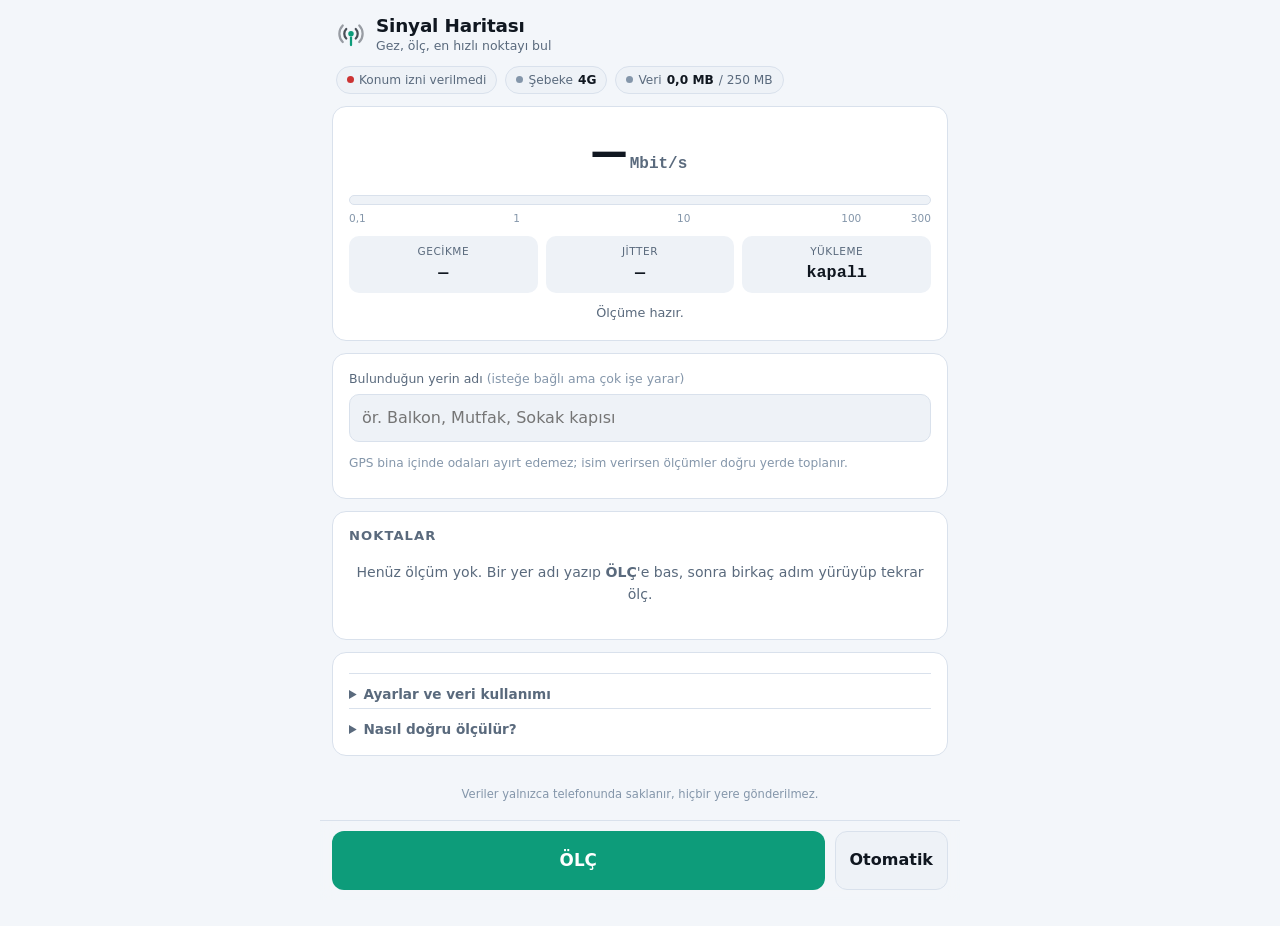
==== sinyal-haritasi/index.html @ 87d651ce "Sinyal Haritası: hücresel hız ölçüm ve en iyi nokta bulma uygulaması Telefonu gezdirerek en hızlı hü" ====
<!DOCTYPE html>
<html lang="tr">
<head>
<meta charset="utf-8">
<meta name="viewport" content="width=device-width, initial-scale=1, viewport-fit=cover">
<meta name="color-scheme" content="dark light">
<meta name="theme-color" content="#0b0f14">
<meta name="description" content="Telefonu gezdirerek en iyi hücresel internet hızına sahip noktayı bulmanı sağlayan basit ölçüm uygulaması.">
<meta name="apple-mobile-web-app-capable" content="yes">
<meta name="apple-mobile-web-app-status-bar-style" content="black-translucent">
<link rel="manifest" href="manifest.webmanifest">
<link rel="icon" href="icon.svg" type="image/svg+xml">
<title>Sinyal Haritası — En iyi hız noktasını bul</title>
<style>
/* ---------------------------------------------------------------- tokens */
:root{
  --bg:#0b0f14; --surface:#131a23; --surface-2:#1b2531; --border:#26313f;
  --text:#e8eef6; --muted:#93a2b5; --faint:#5f7188;
  --accent:#2dd4a7; --accent-ink:#04201a;
  --warn:#f6c453; --danger:#ff6b6b; --info:#5eb0ff;
  --r:14px; --pad:16px;
  --safe-b:env(safe-area-inset-bottom,0px);
}
@media (prefers-color-scheme: light){
  :root{
    --bg:#f3f6fa; --surface:#ffffff; --surface-2:#eef2f7; --border:#d9e1ec;
    --text:#101720; --muted:#5a6a7d; --faint:#8496aa;
    --accent:#0d9c7a; --accent-ink:#ffffff;
    --warn:#a5730a; --danger:#c33; --info:#1668c7;
  }
}
*{box-sizing:border-box}
html,body{margin:0;padding:0}
body{
  background:var(--bg); color:var(--text);
  font:16px/1.5 system-ui,-apple-system,"Segoe UI",Roboto,sans-serif;
  -webkit-text-size-adjust:100%;
  padding:0 12px calc(104px + var(--safe-b));
  max-width:640px; margin:0 auto;
  overscroll-behavior-y:contain;
}
h1,h2{margin:0;line-height:1.25}
h1{font-size:1.15rem;letter-spacing:-.01em}
h2{font-size:.82rem;text-transform:uppercase;letter-spacing:.08em;color:var(--muted);font-weight:700}
p{margin:.5em 0}
button,input,select{font:inherit;color:inherit}
.mono{font-family:ui-monospace,SFMono-Regular,Menlo,Consolas,monospace;font-variant-numeric:tabular-nums}

/* ---------------------------------------------------------------- layout */
header{display:flex;align-items:center;gap:10px;padding:14px 4px 10px}
.logo{width:30px;height:30px;flex:none}
.sub{font-size:.78rem;color:var(--muted)}
section{background:var(--surface);border:1px solid var(--border);border-radius:var(--r);padding:var(--pad);margin:12px 0}
.row{display:flex;gap:10px;align-items:center}
.row.wrap{flex-wrap:wrap}
.grow{flex:1;min-width:0}

/* ---------------------------------------------------------------- status */
.status{display:flex;gap:8px;flex-wrap:wrap;font-size:.76rem;padding:0 4px;margin-bottom:2px}
.chip{
  display:inline-flex;align-items:center;gap:5px;
  background:var(--surface-2);border:1px solid var(--border);
  border-radius:999px;padding:4px 10px;color:var(--muted);white-space:nowrap;
}
.chip b{color:var(--text);font-weight:600}
.dot{width:7px;height:7px;border-radius:50%;background:var(--faint);flex:none}
.dot.ok{background:var(--accent)} .dot.warn{background:var(--warn)} .dot.bad{background:var(--danger)}

/* ---------------------------------------------------------------- gauge */
.gauge{text-align:center;padding:4px 0 2px}
.big{font-size:3.4rem;font-weight:700;letter-spacing:-.03em;line-height:1;font-variant-numeric:tabular-nums}
.big small{font-size:1rem;font-weight:600;color:var(--muted);margin-left:6px;letter-spacing:0}
.bar{height:10px;border-radius:6px;background:var(--surface-2);overflow:hidden;margin:14px 0 6px;border:1px solid var(--border)}
.bar>i{display:block;height:100%;width:0;background:var(--accent);transition:width .25s ease,background .25s ease}
.scale{position:relative;height:1em;font-size:.66rem;color:var(--faint)}
.scale span{position:absolute;transform:translateX(-50%);white-space:nowrap}
.scale span:first-child{transform:none}
.scale span:last-child{transform:translateX(-100%)}
.stats{display:grid;grid-template-columns:repeat(3,1fr);gap:8px;margin-top:14px}
.stat{background:var(--surface-2);border-radius:10px;padding:8px 6px;text-align:center}
.stat .k{font-size:.66rem;color:var(--muted);text-transform:uppercase;letter-spacing:.05em}
.stat .v{font-size:1.05rem;font-weight:650;font-variant-numeric:tabular-nums}
.phase{min-height:1.3em;font-size:.8rem;color:var(--muted);margin-top:10px}

/* ---------------------------------------------------------------- controls */
input[type=text],select{
  background:var(--surface-2);border:1px solid var(--border);border-radius:10px;
  padding:11px 12px;width:100%;
}
input[type=text]:focus,select:focus{outline:2px solid var(--accent);outline-offset:1px}
.btn{
  border:1px solid var(--border);background:var(--surface-2);border-radius:12px;
  padding:12px 14px;font-weight:600;cursor:pointer;-webkit-tap-highlight-color:transparent;
}
.btn:active{transform:translateY(1px)}
.btn[disabled]{opacity:.45;cursor:not-allowed}
.btn.primary{background:var(--accent);color:var(--accent-ink);border-color:transparent;font-size:1.05rem;padding:16px;flex:1}
.btn.stop{background:var(--danger);color:#fff;border-color:transparent}
.btn.sm{padding:8px 11px;font-size:.8rem;font-weight:500}
.chips{display:flex;gap:6px;flex-wrap:wrap;margin-top:8px}
.chips .btn.sm{border-radius:999px}

/* ---------------------------------------------------------------- guide */
.guide{display:flex;gap:14px;align-items:center}
.arrow{
  width:64px;height:64px;flex:none;border-radius:50%;
  background:var(--surface-2);border:1px solid var(--border);
  display:grid;place-items:center;
}
.arrow svg{width:34px;height:34px;transition:transform .3s ease}
.guide .name{font-weight:700;font-size:1.05rem}
.guide .det{font-size:.85rem;color:var(--muted)}

/* ---------------------------------------------------------------- map */
#map{width:100%;height:240px;display:block;border-radius:10px;background:var(--surface-2);touch-action:none}

/* ---------------------------------------------------------------- list */
.spot{border-top:1px solid var(--border);padding:11px 0;display:flex;gap:10px;align-items:center}
.spot:first-of-type{border-top:0}
.rank{width:26px;height:26px;flex:none;border-radius:8px;background:var(--surface-2);display:grid;place-items:center;font-size:.78rem;font-weight:700;color:var(--muted)}
.spot.best .rank{background:var(--accent);color:var(--accent-ink)}
.spot .nm{font-weight:600;overflow:hidden;text-overflow:ellipsis;white-space:nowrap}
.spot .mt{font-size:.74rem;color:var(--muted)}
.spot .sp{text-align:right;font-weight:700;font-variant-numeric:tabular-nums;white-space:nowrap}
.spot .sp em{display:block;font-style:normal;font-size:.7rem;color:var(--muted);font-weight:500}
.minibar{height:4px;border-radius:3px;background:var(--surface-2);margin-top:5px;overflow:hidden}
.minibar>i{display:block;height:100%;background:var(--accent)}
.empty{color:var(--muted);font-size:.88rem;text-align:center;padding:18px 0}

/* ---------------------------------------------------------------- misc */
details{border-top:1px solid var(--border);padding-top:10px;margin-top:4px}
details summary{cursor:pointer;font-size:.85rem;color:var(--muted);font-weight:600}
details[open] summary{margin-bottom:10px}
.field{margin:10px 0}
.field label{display:block;font-size:.78rem;color:var(--muted);margin-bottom:5px}
.hint{font-size:.76rem;color:var(--faint);margin-top:4px}
.note{font-size:.8rem;color:var(--muted)}
.note b{color:var(--text)}
.warnbox{background:color-mix(in srgb,var(--warn) 14%,transparent);border:1px solid color-mix(in srgb,var(--warn) 40%,transparent);border-radius:10px;padding:10px 12px;font-size:.82rem}
footer{text-align:center;font-size:.72rem;color:var(--faint);padding:18px 8px}
.dock{
  position:fixed;left:0;right:0;bottom:0;z-index:20;
  display:flex;gap:10px;max-width:640px;margin:0 auto;
  padding:10px 12px calc(10px + var(--safe-b));
  background:color-mix(in srgb,var(--bg) 86%,transparent);
  backdrop-filter:blur(10px);-webkit-backdrop-filter:blur(10px);
  border-top:1px solid var(--border);
}
@media (prefers-reduced-motion:reduce){*{transition:none!important;animation:none!important}}
</style>
</head>
<body>

<header>
  <svg class="logo" viewBox="0 0 24 24" fill="none" stroke="currentColor" stroke-width="1.8" stroke-linecap="round" aria-hidden="true">
    <path d="M12 20v-6" stroke="var(--accent)"/><circle cx="12" cy="11" r="2.2" fill="var(--accent)" stroke="none"/>
    <path d="M8.2 14.8a5.4 5.4 0 0 1 0-7.6M15.8 7.2a5.4 5.4 0 0 1 0 7.6" opacity=".75"/>
    <path d="M5.4 17.6a9.4 9.4 0 0 1 0-13.2M18.6 4.4a9.4 9.4 0 0 1 0 13.2" opacity=".4"/>
  </svg>
  <div class="grow">
    <h1>Sinyal Haritası</h1>
    <div class="sub">Gez, ölç, en hızlı noktayı bul</div>
  </div>
</header>

<div class="status" id="status"></div>

<!-- ============================================================ ÖLÇÜM -->
<section>
  <div class="gauge">
    <div class="big mono"><span id="liveSpeed">—</span><small>Mbit/s</small></div>
    <div class="bar"><i id="liveBar"></i></div>
    <div class="scale" aria-hidden="true">
      <span style="left:0">0,1</span><span style="left:28.8%">1</span><span style="left:57.5%">10</span><span style="left:86.3%">100</span><span style="left:100%">300</span>
    </div>
    <div class="stats">
      <div class="stat"><div class="k">Gecikme</div><div class="v mono" id="livePing">—</div></div>
      <div class="stat"><div class="k">Jitter</div><div class="v mono" id="liveJit">—</div></div>
      <div class="stat"><div class="k">Yükleme</div><div class="v mono" id="liveUp">—</div></div>
    </div>
    <div class="phase" id="phase">Ölçüme hazır.</div>
  </div>
</section>

<!-- ============================================================ KONTROL -->
<section>
  <div class="field" style="margin-top:0">
    <label for="label">Bulunduğun yerin adı <span style="color:var(--faint)">(isteğe bağlı ama çok işe yarar)</span></label>
    <input type="text" id="label" list="labels" placeholder="ör. Balkon, Mutfak, Sokak kapısı" autocomplete="off" enterkeyhint="done">
    <datalist id="labels"></datalist>
    <div class="chips" id="labelChips"></div>
    <div class="hint">GPS bina içinde odaları ayırt edemez; isim verirsen ölçümler doğru yerde toplanır.</div>
  </div>

</section>

<!-- ============================================================ REHBER -->
<section id="guideCard" hidden>
  <h2>En iyi nokta</h2>
  <div class="guide" style="margin-top:10px">
    <div class="arrow">
      <svg id="arrowSvg" viewBox="0 0 24 24" fill="none" stroke="var(--accent)" stroke-width="2" stroke-linecap="round" stroke-linejoin="round" aria-hidden="true">
        <path d="M12 21V4"/><path d="M6 10l6-6 6 6"/>
      </svg>
    </div>
    <div class="grow">
      <div class="name" id="guideName">—</div>
      <div class="det" id="guideDet">—</div>
    </div>
  </div>
  <div class="row wrap" style="margin-top:12px">
    <button class="btn sm" id="compassBtn" hidden>Pusulayı aç</button>
  </div>
</section>

<!-- ============================================================ HARİTA -->
<section id="mapCard" hidden>
  <h2>Ölçüm haritası</h2>
  <canvas id="map" style="margin-top:10px"></canvas>
  <div class="hint" id="mapHint">Yeşil = hızlı, kırmızı = yavaş. Halka senin konumun, kesikli çizgi en iyi noktayı gösterir.</div>
</section>

<!-- ============================================================ LİSTE -->
<section>
  <div class="row"><h2 class="grow">Noktalar</h2><span class="sub mono" id="countLbl"></span></div>
  <div id="list"><div class="empty">Henüz ölçüm yok. Bir yer adı yazıp <b>ÖLÇ</b>'e bas, sonra birkaç adım yürüyüp tekrar ölç.</div></div>
</section>

<!-- ============================================================ AYARLAR -->
<section>
  <details>
    <summary>Ayarlar ve veri kullanımı</summary>

    <div class="warnbox">Her ölçüm <b>mobil veri harcar</b>. Aşağıdaki bütçe dolunca uygulama kendini durdurur.</div>

    <div class="field">
      <label for="interval">Otomatik ölçüm aralığı</label>
      <select id="interval">
        <option value="0">Aralıksız (arka arkaya)</option>
        <option value="10">10 saniye</option>
        <option value="20" selected>20 saniye</option>
        <option value="30">30 saniye</option>
        <option value="60">60 saniye</option>
      </select>
    </div>

    <div class="field">
      <label for="budget">Veri bütçesi</label>
      <select id="budget">
        <option value="50">50 MB</option>
        <option value="100">100 MB</option>
        <option value="250" selected>250 MB</option>
        <option value="500">500 MB</option>
        <option value="0">Sınırsız</option>
      </select>
    </div>

    <div class="field">
      <label for="upTest">Yükleme (upload) hızı da ölçülsün mü?</label>
      <select id="upTest">
        <option value="0" selected>Hayır — daha az veri harcar</option>
        <option value="1">Evet</option>
      </select>
    </div>

    <div class="field">
      <label for="endpoint">Ölçüm sunucusu</label>
      <select id="endpoint">
        <option value="https://speed.cloudflare.com">Cloudflare (varsayılan)</option>
        <option value="custom">Kendi adresim…</option>
      </select>
      <input type="text" id="endpointCustom" placeholder="https://…" hidden style="margin-top:8px">
      <div class="hint">Adres, <code>/__down?bytes=N</code> ve <code>/__up</code> uçlarını CORS ile sunmalıdır.</div>
      <button class="btn sm" id="testEp" style="margin-top:8px">Sunucuyu test et</button>
    </div>

    <div class="row wrap" style="margin-top:14px">
      <button class="btn sm" id="exportCsv">CSV indir</button>
      <button class="btn sm" id="exportJson">JSON indir</button>
      <button class="btn sm" id="clearAll">Tümünü sil</button>
    </div>
  </details>

  <details>
    <summary>Nasıl doğru ölçülür?</summary>
    <p class="note">
      1. <b>Wi-Fi'yi kapat</b> — açıkken hücresel değil Wi-Fi hızını ölçersin.<br>
      2. Her noktada <b>2–3 ölçüm</b> al; şebeke anlık dalgalanır, tek ölçüm yanıltır.<br>
      3. Telefonu elinde normal tutuşunla tut; avucun anteni kapatır.<br>
      4. Pencere kenarı, balkon, üst kat ve dış duvara yakın noktaları dene.<br>
      5. Sıralama <b>medyan</b> hıza göre yapılır; tek seferlik şanslı ölçüm başa geçemez.
    </p>
    <p class="note" style="color:var(--faint)">
      Not: Ölçülen değer, o an tarayıcının elde ettiği gerçek aktarım hızıdır — sinyal
      çubuğu değil. Sunucu yoğunluğu ve şebeke kalabalığı da sonucu etkiler.
    </p>
  </details>
</section>

<footer>Veriler yalnızca telefonunda saklanır, hiçbir yere gönderilmez.</footer>

<div class="dock">
  <button class="btn primary" id="measure">ÖLÇ</button>
  <button class="btn" id="autoBtn" title="Belirli aralıklarla otomatik ölçer">Otomatik</button>
</div>

<script>
"use strict";
/* =====================================================================
   Sinyal Haritası — hücresel indirme hızını konumla birlikte ölçer,
   noktaları sıralar ve en iyi noktaya yön tarifi verir.
   ===================================================================== */

const $  = (s, r = document) => r.querySelector(s);
const $$ = (s, r = document) => [...r.querySelectorAll(s)];
const STORE = "sinyal-haritasi:v1";

const DOWN_TIMEOUT = 12000;   // ms — çok yavaş şebekede kısmi veriyle hesaplarız
const UP_TIMEOUT   = 12000;
const TARGET_SEC   = 2.5;     // indirmenin hedef süresi; boyut buna göre uyarlanır
const MIN_BYTES    = 128 * 1024;
const MAX_BYTES    = 8 * 1024 * 1024;   // veri israfına karşı üst sınır
const CLUSTER_M    = 20;      // etiketsiz ölçümler bu yarıçapta tek nokta sayılır

const state = {
  points: [],
  bytesUsed: 0,
  nextBytes: 1024 * 1024,
  pos: null,          // {lat, lon, acc, t}
  geoErr: null,
  heading: null,      // pusula (derece, kuzey = 0)
  auto: false,
  busy: false,
  fails: 0,
  settings: { interval: 20, budget: 250, upTest: 0, endpoint: "https://speed.cloudflare.com" },
};
let autoTimer = null, wakeLock = null;

/* ------------------------------------------------------------ kalıcılık */
function save() {
  try {
    localStorage.setItem(STORE, JSON.stringify({
      points: state.points, bytesUsed: state.bytesUsed, settings: state.settings,
    }));
  } catch (e) { /* kota dolu olabilir — ölçüme engel değil */ }
}
function load() {
  try {
    const raw = JSON.parse(localStorage.getItem(STORE) || "{}");
    if (Array.isArray(raw.points)) state.points = raw.points;
    if (Number.isFinite(raw.bytesUsed)) state.bytesUsed = raw.bytesUsed;
    Object.assign(state.settings, raw.settings || {});
  } catch (e) { /* bozuk kayıt — sıfırdan başla */ }
}

/* ------------------------------------------------------------ yardımcı */
const clamp = (v, a, b) => Math.min(b, Math.max(a, v));
const rnd = () => Math.random().toString(36).slice(2);
const fmt = (n, d = 1) => Number(n).toLocaleString("tr-TR", { minimumFractionDigits: d, maximumFractionDigits: d });
const fmtMB = b => b >= 1024 ** 3 ? fmt(b / 1024 ** 3, 2) + " GB" : fmt(b / 1024 ** 2, 1) + " MB";
const median = a => { const s = [...a].sort((x, y) => x - y); const m = s.length >> 1;
  return s.length % 2 ? s[m] : (s[m - 1] + s[m]) / 2; };

function endpoint() {
  const s = state.settings.endpoint;
  return (s === "custom" ? ($("#endpointCustom").value.trim() || "https://speed.cloudflare.com") : s).replace(/\/+$/, "");
}

/** Hızı 0,1–300 Mbit/s arası logaritmik ölçekte 0–1 orana çevirir. */
function speedRatio(mbps) {
  const lo = Math.log10(0.1), hi = Math.log10(300);
  return clamp((Math.log10(clamp(mbps, 0.1, 300)) - lo) / (hi - lo), 0, 1);
}
/** Hıza göre renk: kırmızı → sarı → yeşil. */
function speedColor(mbps) {
  const r = speedRatio(mbps);
  const h = r * 130;                       // 0 = kırmızı, 130 = yeşil
  return `hsl(${h} 72% ${r < .2 ? 52 : 46}%)`;
}

/* Haversine mesafe (m) ve kerteriz (derece, kuzeyden saat yönünde) */
function distM(a, b) {
  const R = 6371000, rad = Math.PI / 180;
  const dLat = (b.lat - a.lat) * rad, dLon = (b.lon - a.lon) * rad;
  const la1 = a.lat * rad, la2 = b.lat * rad;
  const h = Math.sin(dLat / 2) ** 2 + Math.cos(la1) * Math.cos(la2) * Math.sin(dLon / 2) ** 2;
  return 2 * R * Math.asin(Math.sqrt(h));
}
function bearingDeg(a, b) {
  const rad = Math.PI / 180;
  const la1 = a.lat * rad, la2 = b.lat * rad, dLon = (b.lon - a.lon) * rad;
  const y = Math.sin(dLon) * Math.cos(la2);
  const x = Math.cos(la1) * Math.sin(la2) - Math.sin(la1) * Math.cos(la2) * Math.cos(dLon);
  return (Math.atan2(y, x) / rad + 360) % 360;
}
const CARD = ["kuzey","kuzey-kuzeydoğu","kuzeydoğu","doğu-kuzeydoğu","doğu","doğu-güneydoğu","güneydoğu","güney-güneydoğu",
              "güney","güney-güneybatı","güneybatı","batı-güneybatı","batı","batı-kuzeybatı","kuzeybatı","kuzey-kuzeybatı"];
const cardinal = d => CARD[Math.round(d / 22.5) % 16];

/* ------------------------------------------------------------ ölçüm */
async function pingTest(n = 5) {
  const url = endpoint() + "/__down?bytes=0";
  const times = [];
  for (let i = 0; i < n; i++) {
    const t0 = performance.now();
    try {
      await fetch(`${url}&r=${rnd()}`, { cache: "no-store" });
      const dt = performance.now() - t0;
      if (i > 0) times.push(dt);              // ilk istek bağlantı kurulumunu içerir
    } catch (e) { /* tek bir ping düşebilir */ }
  }
  if (!times.length) throw new Error("Sunucuya ulaşılamadı");
  const min = Math.min(...times);
  const jitter = times.length > 1
    ? times.slice(1).reduce((s, v, i) => s + Math.abs(v - times[i]), 0) / (times.length - 1) : 0;
  return { ping: min, jitter };
}

async function downloadTest(bytes, onProgress) {
  const ctrl = new AbortController();
  const timer = setTimeout(() => ctrl.abort(), DOWN_TIMEOUT);
  const t0 = performance.now();
  let total = 0, afterFirst = 0, tFirst = 0, tLast = 0, partial = false;
  try {
    const res = await fetch(`${endpoint()}/__down?bytes=${bytes}&r=${rnd()}`,
      { cache: "no-store", signal: ctrl.signal });
    if (!res.ok) throw new Error("HTTP " + res.status);

    if (res.body && res.body.getReader) {
      const reader = res.body.getReader();
      for (;;) {
        const { done, value } = await reader.read();
        if (done) break;
        const now = performance.now();
        total += value.length;
        if (!tFirst) tFirst = now; else afterFirst += value.length;
        tLast = now;
        if (onProgress && tLast - tFirst > 300)
          onProgress(afterFirst * 8 / ((tLast - tFirst) / 1000) / 1e6);
      }
    } else {                                   // akış desteklemeyen tarayıcılar
      const buf = await res.arrayBuffer();
      total = buf.byteLength; tLast = performance.now();
    }
  } catch (e) {
    if (ctrl.signal.aborted) partial = true;   // süre doldu: eldeki veriyle hesapla
    else throw e;
  } finally {
    clearTimeout(timer);
    state.bytesUsed += total;
  }

  // İlk parçayı dışlamak TTFB'yi hesaptan çıkarır; yeterli veri yoksa tümünü kullan.
  const useAfter = afterFirst > 64 * 1024 && tLast - tFirst > 300;
  const b  = useAfter ? afterFirst : total;
  const ms = useAfter ? tLast - tFirst : tLast - t0;
  if (b < 16 * 1024 || ms < 150) throw new Error("Ölçüm alınamadı (bağlantı çok zayıf)");
  return { mbps: b * 8 / (ms / 1000) / 1e6, bytes: total, ms, partial };
}

/** Yükleme hızı. Transfer çok kısa sürerse ölçüm anlamsızdır; bir kez büyüterek tekrar dener. */
async function uploadTest(bytes = 512 * 1024) {
  for (let attempt = 0; attempt < 2; attempt++) {
    const ctrl = new AbortController();
    const timer = setTimeout(() => ctrl.abort(), UP_TIMEOUT);
    const t0 = performance.now();
    try {
      await fetch(`${endpoint()}/__up?r=${rnd()}`, {
        method: "POST", body: new Blob([new Uint8Array(bytes)]), cache: "no-store", signal: ctrl.signal,
      });
      const ms = performance.now() - t0;
      state.bytesUsed += bytes;
      if (ms >= 250 || attempt === 1) return ms > 40 ? bytes * 8 / (ms / 1000) / 1e6 : null;
      bytes *= 6;                       // çok hızlı bitti: daha büyük yükle, ölçüm anlamlı olsun
    } catch (e) {
      state.bytesUsed += bytes;
      return null;
    } finally { clearTimeout(timer); }
  }
  return null;
}

/** Bir ölçüm turu: ping → indirme → (isteğe bağlı) yükleme → kaydet. */
async function runMeasurement() {
  if (state.busy) return;
  const budget = state.settings.budget * 1024 * 1024;
  if (budget && state.bytesUsed >= budget) {
    stopAuto();
    setPhase("Veri bütçesi doldu. Ayarlardan artırabilirsin.", "warn");
    return;
  }

  state.busy = true;
  $("#measure").disabled = true;
  setLive({ speed: null, ping: null, jitter: null, up: null });

  const label = $("#label").value.trim();
  const posAtStart = state.pos;
  const rec = { id: Date.now() + "-" + rnd().slice(0, 4), t: Date.now(), label };

  try {
    setPhase("Gecikme ölçülüyor…");
    const { ping, jitter } = await pingTest();
    rec.ping = Math.round(ping); rec.jitter = Math.round(jitter);
    $("#livePing").textContent = rec.ping + " ms";
    $("#liveJit").textContent  = rec.jitter + " ms";

    setPhase(`İndiriliyor… (${fmtMB(state.nextBytes)})`);
    const dl = await downloadTest(state.nextBytes, m => setLive({ speed: m }));
    rec.mbps = dl.mbps;
    rec.partial = dl.partial || false;

    // Sonraki tur için boyutu ~TARGET_SEC'lik transfere ayarla (veri israfını önler).
    state.nextBytes = Math.round(clamp(dl.mbps * 1e6 / 8 * TARGET_SEC, MIN_BYTES, MAX_BYTES));

    if (state.settings.upTest) {
      setPhase("Yükleme ölçülüyor…");
      rec.upMbps = await uploadTest();
      $("#liveUp").textContent = rec.upMbps ? fmt(rec.upMbps) : "—";
    }

    const p = state.pos || posAtStart;
    if (p) { rec.lat = p.lat; rec.lon = p.lon; rec.acc = p.acc; }
    const c = navigator.connection;
    if (c) { rec.net = c.effectiveType || null; rec.netType = c.type || null; }

    setLive({ speed: rec.mbps });
    state.points.push(rec);
    state.fails = 0;

    const best = Math.max(...state.points.map(x => x.mbps || 0));
    const isBest = rec.mbps >= best && state.points.length > 1;
    setPhase(isBest ? "★ Şimdiye kadarki en iyi nokta!" : "Ölçüm kaydedildi.", isBest ? "ok" : "");
    if (isBest && navigator.vibrate) navigator.vibrate([40, 60, 40]);

  } catch (err) {
    state.fails++;
    rec.mbps = 0; rec.error = String(err.message || err);
    if (state.pos) { rec.lat = state.pos.lat; rec.lon = state.pos.lon; rec.acc = state.pos.acc; }
    state.points.push(rec);
    setPhase("Ölçüm başarısız: " + rec.error + " (kapsama dışı olarak kaydedildi)", "bad");
    if (state.fails >= 5 && state.auto) { stopAuto(); setPhase("Üst üste 5 ölçüm başarısız — otomatik mod durduruldu.", "bad"); }
  } finally {
    state.busy = false;
    $("#measure").disabled = false;
    save(); render();
  }
}

/* ------------------------------------------------------------ otomatik mod */
async function startAuto() {
  if (state.auto) return;
  const budget = state.settings.budget * 1024 * 1024;
  if (budget && state.bytesUsed >= budget) { setPhase("Veri bütçesi dolu.", "warn"); return; }
  state.auto = true; state.fails = 0;
  $("#autoBtn").textContent = "Durdur";
  $("#autoBtn").classList.add("stop");
  try { if (navigator.wakeLock) wakeLock = await navigator.wakeLock.request("screen"); } catch (e) { /* opsiyonel */ }
  loopAuto();
}
function stopAuto() {
  state.auto = false;
  clearTimeout(autoTimer);
  $("#autoBtn").textContent = "Otomatik";
  $("#autoBtn").classList.remove("stop");
  if (wakeLock) { wakeLock.release().catch(() => {}); wakeLock = null; }
}
async function loopAuto() {
  if (!state.auto) return;
  await runMeasurement();
  if (!state.auto) return;
  const gap = state.settings.interval * 1000;
  if (gap) setPhase(`Sonraki ölçüm ${state.settings.interval} sn sonra — yürümeye devam et.`);
  autoTimer = setTimeout(loopAuto, gap);
}

/* ------------------------------------------------------------ konum */
function startGeo() {
  if (!navigator.geolocation) { state.geoErr = "Bu tarayıcı konum desteklemiyor"; return render(); }
  navigator.geolocation.watchPosition(
    p => {
      state.geoErr = null;
      state.pos = { lat: p.coords.latitude, lon: p.coords.longitude, acc: p.coords.accuracy, t: p.timestamp };
      render();
    },
    e => { state.geoErr = e.code === 1 ? "Konum izni verilmedi" : "Konum alınamıyor"; render(); },
    { enableHighAccuracy: true, maximumAge: 3000, timeout: 20000 }
  );
}

function initCompass() {
  const needsPerm = typeof DeviceOrientationEvent !== "undefined" &&
                    typeof DeviceOrientationEvent.requestPermission === "function";
  const attach = () => {
    const h = e => {
      const deg = e.webkitCompassHeading != null ? e.webkitCompassHeading
                : (e.absolute && e.alpha != null ? (360 - e.alpha) % 360 : null);
      if (deg != null) { state.heading = deg; renderGuide(); }
    };
    window.addEventListener("deviceorientationabsolute", h, true);
    window.addEventListener("deviceorientation", h, true);
  };
  if (needsPerm) {
    const b = $("#compassBtn"); b.hidden = false;
    b.onclick = () => DeviceOrientationEvent.requestPermission()
      .then(r => { if (r === "granted") { attach(); b.hidden = true; } })
      .catch(() => {});
  } else if (window.DeviceOrientationEvent) attach();
}

/* ------------------------------------------------------------ gruplama */
/** Ölçümleri noktalara ayırır: etiketi olanlar isme göre, olmayanlar konuma göre. */
function buildSpots() {
  const spots = [];
  for (const p of state.points) {
    const key = p.label ? "l:" + p.label.toLocaleLowerCase("tr") : null;
    let spot = key ? spots.find(s => s.key === key) : null;
    if (!spot && !key && p.lat != null)
      spot = spots.find(s => !s.name && s.lat != null && distM(s, p) <= CLUSTER_M);
    if (!spot && !key && p.lat == null)
      spot = spots.find(s => !s.name && s.lat == null);
    if (!spot) {
      spot = { key: key || "g:" + spots.length, name: p.label || null, lat: null, lon: null, pts: [] };
      spots.push(spot);
    }
    spot.pts.push(p);
    const geo = spot.pts.filter(x => x.lat != null);
    if (geo.length) {
      spot.lat = geo.reduce((s, x) => s + x.lat, 0) / geo.length;
      spot.lon = geo.reduce((s, x) => s + x.lon, 0) / geo.length;
    }
  }
  spots.forEach((s, i) => {
    const sp = s.pts.map(p => p.mbps || 0);
    s.med  = median(sp);
    s.max  = Math.max(...sp);
    s.n    = s.pts.length;
    s.last = Math.max(...s.pts.map(p => p.t));
    const pings = s.pts.filter(p => p.ping).map(p => p.ping);
    s.ping = pings.length ? Math.round(median(pings)) : null;
    if (!s.name) s.name = "Nokta " + (i + 1);
  });
  spots.sort((a, b) => b.med - a.med || b.max - a.max);
  return spots;
}

/* ------------------------------------------------------------ arayüz */
function setPhase(txt, kind = "") {
  const el = $("#phase");
  el.textContent = txt;
  el.style.color = kind === "ok" ? "var(--accent)" : kind === "bad" ? "var(--danger)"
                 : kind === "warn" ? "var(--warn)" : "var(--muted)";
}
function setLive({ speed, ping, jitter, up } = {}) {
  if (speed !== undefined) {
    $("#liveSpeed").textContent = speed == null ? "—" : fmt(speed, speed >= 10 ? 1 : 2);
    const bar = $("#liveBar");
    bar.style.width = (speed == null ? 0 : speedRatio(speed) * 100) + "%";
    if (speed != null) bar.style.background = speedColor(speed);
  }
  if (ping   !== undefined) $("#livePing").textContent = ping   == null ? "—" : ping + " ms";
  if (jitter !== undefined) $("#liveJit").textContent  = jitter == null ? "—" : jitter + " ms";
  if (up     !== undefined) $("#liveUp").textContent   = up == null ? (state.settings.upTest ? "—" : "kapalı") : fmt(up);
}

function renderStatus() {
  const bits = [];
  const p = state.pos;
  if (p) {
    const cls = p.acc <= 15 ? "ok" : p.acc <= 40 ? "warn" : "bad";
    bits.push(`<span class="chip"><i class="dot ${cls}"></i>GPS <b>±${Math.round(p.acc)} m</b></span>`);
  } else {
    bits.push(`<span class="chip"><i class="dot bad"></i>${state.geoErr || "Konum bekleniyor…"}</span>`);
  }
  const c = navigator.connection;
  if (c && c.effectiveType)
    bits.push(`<span class="chip"><i class="dot"></i>Şebeke <b>${c.effectiveType.toUpperCase()}</b></span>`);
  const budget = state.settings.budget;
  const over = budget && state.bytesUsed >= budget * 1024 ** 2;
  bits.push(`<span class="chip"><i class="dot ${over ? "bad" : ""}"></i>Veri <b>${fmtMB(state.bytesUsed)}</b>${budget ? " / " + budget + " MB" : ""}</span>`);
  $("#status").innerHTML = bits.join("");
}

function renderGuide(spots) {
  spots = spots || buildSpots();
  const card = $("#guideCard");
  const best = spots[0];
  if (!best || spots.length < 2) { card.hidden = true; return; }
  card.hidden = false;
  $("#guideName").textContent = `${best.name} — ${fmt(best.med)} Mbit/s`;

  const arrow = $("#arrowSvg");
  const here = state.pos;
  if (here && best.lat != null) {
    const d = distM(here, best);
    const b = bearingDeg(here, best);
    const rel = state.heading != null ? (b - state.heading + 360) % 360 : b;
    arrow.style.transform = `rotate(${rel}deg)`;
    arrow.style.opacity = 1;
    $("#guideDet").textContent = d < (here.acc || 20) / 2
      ? "Buradasın (GPS doğruluğu içinde)."
      : `${Math.round(d)} m ${cardinal(b)} yönünde` +
        (state.heading != null ? " — ok, baktığın yöne göre" : " (ok kuzeye göre)");
  } else {
    arrow.style.transform = "rotate(0deg)";
    arrow.style.opacity = .25;
    $("#guideDet").textContent = best.n > 1
      ? `${best.n} ölçümün medyanı · en iyi ${fmt(best.max)} Mbit/s`
      : "Konum yok — yön tarifi için GPS izni gerekir.";
  }
}

function renderList(spots) {
  const el = $("#list");
  $("#countLbl").textContent = state.points.length ? `${state.points.length} ölçüm · ${spots.length} nokta` : "";
  if (!spots.length) {
    el.innerHTML = `<div class="empty">Henüz ölçüm yok. Bir yer adı yazıp <b>ÖLÇ</b>'e bas, sonra birkaç adım yürüyüp tekrar ölç.</div>`;
    return;
  }
  const top = spots[0].med || 1;
  el.innerHTML = spots.map((s, i) => {
    const dist = state.pos && s.lat != null ? Math.round(distM(state.pos, s)) : null;
    const meta = [
      `${s.n} ölçüm`,
      s.ping ? `${s.ping} ms` : null,
      dist != null ? `${dist} m uzakta` : null,
    ].filter(Boolean).join(" · ");
    return `<div class="spot ${i === 0 ? "best" : ""}">
      <div class="rank">${i + 1}</div>
      <div class="grow">
        <div class="nm">${esc(s.name)}</div>
        <div class="mt">${meta}</div>
        <div class="minibar"><i style="width:${clamp(s.med / top * 100, 3, 100)}%;background:${speedColor(s.med)}"></i></div>
      </div>
      <div class="sp mono" style="color:${speedColor(s.med)}">${fmt(s.med)}<em>Mbit/s medyan</em></div>
      <button class="btn sm" data-del="${esc(s.key)}" title="Bu noktayı sil" aria-label="${esc(s.name)} noktasını sil">✕</button>
    </div>`;
  }).join("");

  $$("[data-del]", el).forEach(b => b.onclick = () => {
    const spot = spots.find(s => s.key === b.dataset.del);
    if (!spot || !confirm(`"${spot.name}" noktasındaki ${spot.n} ölçüm silinsin mi?`)) return;
    const ids = new Set(spot.pts.map(p => p.id));
    state.points = state.points.filter(p => !ids.has(p.id));
    save(); render();
  });
}

function renderLabels() {
  const seen = [...new Set(state.points.map(p => p.label).filter(Boolean))].slice(-12).reverse();
  $("#labels").innerHTML = seen.map(l => `<option value="${esc(l)}">`).join("");
  $("#labelChips").innerHTML = seen.slice(0, 6)
    .map(l => `<button class="btn sm" data-lbl="${esc(l)}">${esc(l)}</button>`).join("");
  $$("[data-lbl]").forEach(b => b.onclick = () => { $("#label").value = b.dataset.lbl; });
}

/** Ölçümleri, merkeze göre metre cinsinden basit bir yerel haritada çizer. */
function renderMap(spots) {
  const geo = spots.filter(s => s.lat != null);
  const card = $("#mapCard");
  if (geo.length < 2) { card.hidden = true; return; }
  card.hidden = false;

  const cv = $("#map"), dpr = Math.min(devicePixelRatio || 1, 2);
  const w = cv.clientWidth, h = cv.clientHeight;
  cv.width = w * dpr; cv.height = h * dpr;
  const g = cv.getContext("2d");
  g.setTransform(dpr, 0, 0, dpr, 0, 0);
  g.clearRect(0, 0, w, h);

  const pts = geo.slice();
  if (state.pos) pts.push({ lat: state.pos.lat, lon: state.pos.lon, me: true });
  const lat0 = pts.reduce((s, p) => s + p.lat, 0) / pts.length;
  const lon0 = pts.reduce((s, p) => s + p.lon, 0) / pts.length;
  const mPerLat = 111320, mPerLon = 111320 * Math.cos(lat0 * Math.PI / 180);
  const xy = pts.map(p => ({ ...p, x: (p.lon - lon0) * mPerLon, y: -(p.lat - lat0) * mPerLat }));

  const span = Math.max(10, ...xy.map(p => Math.max(Math.abs(p.x), Math.abs(p.y))) ) * 2.3;
  const scale = Math.min(w, h) / span;
  const px = p => ({ x: w / 2 + p.x * scale, y: h / 2 + p.y * scale });

  // ölçek halkaları
  const step = span / 4 < 15 ? 5 : span / 4 < 60 ? 25 : 100;
  g.strokeStyle = cssVar("--border");
  g.fillStyle = cssVar("--faint");
  g.font = "10px system-ui"; g.textAlign = "center";
  for (let r = step; r * scale < Math.min(w, h) / 2; r += step) {
    g.beginPath(); g.arc(w / 2, h / 2, r * scale, 0, 7); g.stroke();
    g.fillText(r + " m", w / 2, h / 2 - r * scale - 3);
  }
  g.fillText("K ↑", w / 2, 12);

  // en iyi noktaya çizgi
  const me = xy.find(p => p.me), bestPt = xy.find(p => p.key === spots[0].key);
  if (me && bestPt) {
    const a = px(me), b = px(bestPt);
    g.strokeStyle = cssVar("--accent");
    g.setLineDash([4, 4]); g.beginPath(); g.moveTo(a.x, a.y); g.lineTo(b.x, b.y); g.stroke(); g.setLineDash([]);
  }

  // noktalar (üst üste düşen etiketleri aşağı kaydırarak çiz)
  const labels = [];
  g.font = "11px system-ui";
  for (const p of xy) {
    if (p.me) continue;
    const c = px(p), r = clamp(6 + Math.log2(p.n + 1) * 3, 6, 16);
    g.fillStyle = speedColor(p.med);
    g.beginPath(); g.arc(c.x, c.y, r, 0, 7); g.fill();

    let ly = c.y + r + 12;
    while (labels.some(l => Math.abs(l.x - c.x) < 30 && Math.abs(l.y - ly) < 12)) ly += 13;
    labels.push({ x: c.x, y: ly });
    g.fillStyle = cssVar("--text");
    g.fillText(fmt(p.med, p.med >= 10 ? 0 : 1), c.x, ly);
  }
  if (me) {                                  // konum işareti: her iki temada da görünür
    const c = px(me);
    g.lineWidth = 5; g.strokeStyle = cssVar("--bg");
    g.beginPath(); g.arc(c.x, c.y, 8, 0, 7); g.stroke();
    g.lineWidth = 2.5; g.strokeStyle = cssVar("--text");
    g.beginPath(); g.arc(c.x, c.y, 8, 0, 7); g.stroke();
    g.lineWidth = 1;
  }
}

const esc = s => String(s).replace(/[&<>"']/g, c => ({ "&": "&amp;", "<": "&lt;", ">": "&gt;", '"': "&quot;", "'": "&#39;" }[c]));
const cssVar = n => getComputedStyle(document.body).getPropertyValue(n).trim() || "#888";

function render() {
  const spots = buildSpots();
  renderStatus(); renderGuide(spots); renderList(spots); renderLabels(); renderMap(spots);
}

/* ------------------------------------------------------------ dışa aktarma */
function download(name, text, type) {
  const url = URL.createObjectURL(new Blob([text], { type }));
  const a = Object.assign(document.createElement("a"), { href: url, download: name });
  document.body.appendChild(a); a.click(); a.remove();
  setTimeout(() => URL.revokeObjectURL(url), 1000);
}
function toCsv() {
  const head = ["zaman", "etiket", "indirme_mbps", "yukleme_mbps", "ping_ms", "jitter_ms", "enlem", "boylam", "gps_dogruluk_m", "sebeke", "hata"];
  const rows = state.points.map(p => [
    new Date(p.t).toISOString(), p.label || "", (p.mbps ?? "").toString().replace(".", ","),
    (p.upMbps ?? "").toString().replace(".", ","), p.ping ?? "", p.jitter ?? "",
    p.lat ?? "", p.lon ?? "", p.acc != null ? Math.round(p.acc) : "", p.net || "", p.error || "",
  ].map(v => `"${String(v).replace(/"/g, '""')}"`).join(";"));
  return [head.join(";"), ...rows].join("\r\n");
}

/* ------------------------------------------------------------ başlangıç */
function bindSettings() {
  const s = state.settings;
  $("#interval").value = s.interval;
  $("#budget").value   = s.budget;
  $("#upTest").value   = s.upTest;
  $("#endpoint").value = ["https://speed.cloudflare.com", "custom"].includes(s.endpoint) ? s.endpoint : "custom";
  if ($("#endpoint").value === "custom") {
    $("#endpointCustom").hidden = false;
    if (s.endpoint !== "custom") $("#endpointCustom").value = s.endpoint;
  }
  $("#interval").onchange = e => { s.interval = +e.target.value; save(); };
  $("#budget").onchange   = e => { s.budget   = +e.target.value; save(); render(); };
  $("#upTest").onchange   = e => { s.upTest   = +e.target.value; save(); setLive({ up: null }); };
  $("#endpoint").onchange = e => {
    s.endpoint = e.target.value;
    $("#endpointCustom").hidden = e.target.value !== "custom";
    save();
  };
  $("#endpointCustom").onchange = () => save();
}

function init() {
  load();
  bindSettings();
  startGeo();
  initCompass();
  setLive({ up: null });
  render();

  $("#measure").onclick = () => runMeasurement();
  $("#autoBtn").onclick = () => {
    if (state.auto) { stopAuto(); setPhase("Otomatik mod durduruldu."); return; }
    const msg = state.settings.budget
      ? `Otomatik mod, ${state.settings.interval ? state.settings.interval + " saniyede bir" : "aralıksız"} ölçüm yapar ve mobil veri harcar.\n\nBütçe: ${state.settings.budget} MB (şu ana kadar ${fmtMB(state.bytesUsed)}).\n\nBaşlatılsın mı?`
      : "Otomatik mod sınırsız veri harcayacak şekilde ayarlı. Başlatılsın mı?";
    if (confirm(msg)) startAuto();
  };
  $("#testEp").onclick = async () => {
    setPhase("Sunucu test ediliyor…");
    try {
      const t0 = performance.now();
      const r = await fetch(`${endpoint()}/__down?bytes=100000&r=${rnd()}`, { cache: "no-store" });
      if (!r.ok) throw new Error("HTTP " + r.status);
      const buf = await r.arrayBuffer();
      state.bytesUsed += buf.byteLength; save(); renderStatus();
      setPhase(`Sunucu çalışıyor — ${fmtMB(buf.byteLength)} veri ${Math.round(performance.now() - t0)} ms'de geldi.`, "ok");
    } catch (e) {
      setPhase("Sunucuya ulaşılamadı (" + (e.message || e) + "). Adresi kontrol et ya da başka bir sunucu seç.", "bad");
    }
  };
  $("#exportCsv").onclick  = () => download("sinyal-haritasi.csv", "﻿" + toCsv(), "text/csv;charset=utf-8");
  $("#exportJson").onclick = () => download("sinyal-haritasi.json", JSON.stringify(state.points, null, 2), "application/json");
  $("#clearAll").onclick   = () => {
    if (!confirm("Tüm ölçümler ve veri sayacı silinsin mi?")) return;
    state.points = []; state.bytesUsed = 0; save(); render();
    setPhase("Temizlendi.");
  };

  // Ekran uykuya dalıp uyanınca wake lock'u geri al
  document.addEventListener("visibilitychange", async () => {
    if (document.visibilityState === "visible" && state.auto && navigator.wakeLock && !wakeLock) {
      try { wakeLock = await navigator.wakeLock.request("screen"); } catch (e) {}
    }
  });
  window.addEventListener("resize", () => renderMap(buildSpots()));
  if (navigator.connection) navigator.connection.addEventListener?.("change", renderStatus);

  if (location.protocol === "https:" && "serviceWorker" in navigator)
    navigator.serviceWorker.register("sw.js").catch(() => {});

  if (location.protocol === "file:")
    setPhase("Uyarı: dosyadan açıldı — konum ve ölçüm engellenebilir, https adresten aç.", "warn");
}
init();
</script>
</body>
</html>
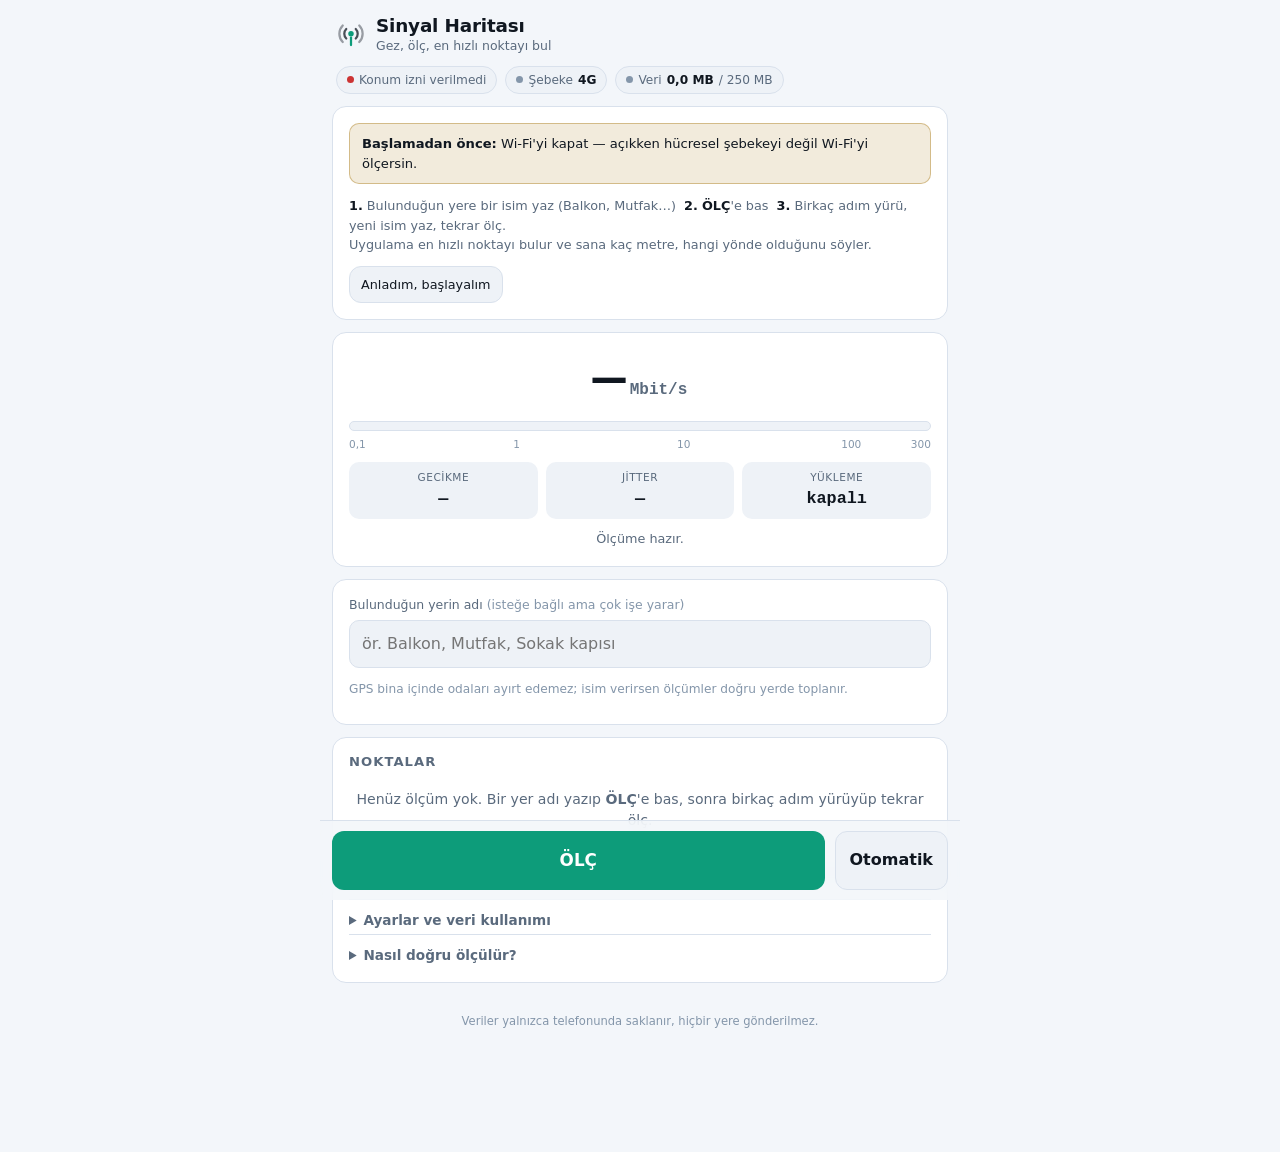
==== commit bc160cb7: "Ölçümü aynı origin'e taşı ve GitHub Pages dağıtımını otomatikleştir Uygulamanın tek dış bağımlılığı " ====
--- a/sinyal-haritasi/index.html
+++ b/sinyal-haritasi/index.html
@@ -165,6 +165,17 @@
 
 <div class="status" id="status"></div>
 
+<section id="intro" hidden>
+  <div class="warnbox"><b>Başlamadan önce:</b> Wi-Fi'yi kapat — açıkken hücresel şebekeyi değil
+    Wi-Fi'yi ölçersin.</div>
+  <p class="note" style="margin:12px 0 0">
+    <b>1.</b> Bulunduğun yere bir isim yaz (Balkon, Mutfak…) &nbsp;<b>2.</b> <b>ÖLÇ</b>'e bas
+    &nbsp;<b>3.</b> Birkaç adım yürü, yeni isim yaz, tekrar ölç.<br>
+    Uygulama en hızlı noktayı bulur ve sana kaç metre, hangi yönde olduğunu söyler.
+  </p>
+  <button class="btn sm" id="introOk" style="margin-top:12px">Anladım, başlayalım</button>
+</section>
+
 <!-- ============================================================ ÖLÇÜM -->
 <section>
   <div class="gauge">
@@ -256,22 +267,24 @@
     </div>
 
     <div class="field">
+      <label for="source">Ölçüm kaynağı</label>
+      <select id="source">
+        <option value="local">Bu sitenin kendi dosyası (önerilen)</option>
+        <option value="cloudflare">Cloudflare hız testi sunucusu</option>
+        <option value="custom">Kendi adresim…</option>
+      </select>
+      <input type="text" id="endpointCustom" placeholder="https://…" hidden style="margin-top:8px">
+      <div class="hint" id="sourceHint"></div>
+      <button class="btn sm" id="testEp" style="margin-top:8px">Kaynağı test et</button>
+    </div>
+
+    <div class="field">
       <label for="upTest">Yükleme (upload) hızı da ölçülsün mü?</label>
       <select id="upTest">
         <option value="0" selected>Hayır — daha az veri harcar</option>
         <option value="1">Evet</option>
       </select>
-    </div>
-
-    <div class="field">
-      <label for="endpoint">Ölçüm sunucusu</label>
-      <select id="endpoint">
-        <option value="https://speed.cloudflare.com">Cloudflare (varsayılan)</option>
-        <option value="custom">Kendi adresim…</option>
-      </select>
-      <input type="text" id="endpointCustom" placeholder="https://…" hidden style="margin-top:8px">
-      <div class="hint">Adres, <code>/__down?bytes=N</code> ve <code>/__up</code> uçlarını CORS ile sunmalıdır.</div>
-      <button class="btn sm" id="testEp" style="margin-top:8px">Sunucuyu test et</button>
+      <div class="hint" id="upHint"></div>
     </div>
 
     <div class="row wrap" style="margin-top:14px">
@@ -321,6 +334,10 @@
 const MIN_BYTES    = 128 * 1024;
 const MAX_BYTES    = 8 * 1024 * 1024;   // veri israfına karşı üst sınır
 const CLUSTER_M    = 20;      // etiketsiz ölçümler bu yarıçapta tek nokta sayılır
+const PAYLOAD      = "payload.bin";        // aynı origin'deki ölçüm dosyası
+const PING_FILE    = "ping.txt";           // 1 baytlık gecikme ölçüm dosyası
+const PAYLOAD_BYTES = 8 * 1024 * 1024;     // payload.bin'in boyutu
+const CF_BASE      = "https://speed.cloudflare.com";
 
 const state = {
   points: [],
@@ -331,8 +348,9 @@
   heading: null,      // pusula (derece, kuzey = 0)
   auto: false,
   busy: false,
+  rangeOk: null,      // yerel kaynak Range isteğini karşılıyor mu (null = bilinmiyor)
   fails: 0,
-  settings: { interval: 20, budget: 250, upTest: 0, endpoint: "https://speed.cloudflare.com" },
+  settings: { interval: 20, budget: 250, upTest: 0, source: "local", endpoint: "" },
 };
 let autoTimer = null, wakeLock = null;
 
@@ -350,20 +368,54 @@
     if (Array.isArray(raw.points)) state.points = raw.points;
     if (Number.isFinite(raw.bytesUsed)) state.bytesUsed = raw.bytesUsed;
     Object.assign(state.settings, raw.settings || {});
+    if (!state.settings.source) {              // eski kayıtlar: endpoint → source
+      const ep = state.settings.endpoint || "";
+      state.settings.source = !ep || ep === CF_BASE ? "cloudflare" : "custom";
+    }
+    if (!canUpload()) state.settings.upTest = 0;
   } catch (e) { /* bozuk kayıt — sıfırdan başla */ }
 }
 
 /* ------------------------------------------------------------ yardımcı */
 const clamp = (v, a, b) => Math.min(b, Math.max(a, v));
+/** Tarayıcının İngilizce ağ hatalarını okunur Türkçeye çevirir. */
+function errText(e) {
+  const m = String((e && e.message) || e);
+  if (/failed to fetch|networkerror|load failed|network request failed/i.test(m))
+    return "bağlantı kesildi";
+  if (/abort/i.test(m)) return "süre doldu";
+  return m;
+}
 const rnd = () => Math.random().toString(36).slice(2);
 const fmt = (n, d = 1) => Number(n).toLocaleString("tr-TR", { minimumFractionDigits: d, maximumFractionDigits: d });
 const fmtMB = b => b >= 1024 ** 3 ? fmt(b / 1024 ** 3, 2) + " GB" : fmt(b / 1024 ** 2, 1) + " MB";
 const median = a => { const s = [...a].sort((x, y) => x - y); const m = s.length >> 1;
   return s.length % 2 ? s[m] : (s[m - 1] + s[m]) / 2; };
 
-function endpoint() {
-  const s = state.settings.endpoint;
-  return (s === "custom" ? ($("#endpointCustom").value.trim() || "https://speed.cloudflare.com") : s).replace(/\/+$/, "");
+/* Ölçüm kaynağı --------------------------------------------------------
+   "local"  : bu sitenin yanındaki payload.bin — aynı origin olduğu için CORS
+              gerekmez, üçüncü taraf sunucuya bağımlı değildir. Varsayılan.
+   "remote" : /__down?bytes=N ve /__up uçlarını CORS ile sunan bir hız testi
+              sunucusu (Cloudflare veya kendi adresin). Yükleme testi için şart. */
+function source() {
+  const s = state.settings.source;
+  if (s === "cloudflare") return { kind: "remote", base: CF_BASE };
+  if (s === "custom") {
+    const el = $("#endpointCustom");
+    const u = ((el && el.value) || state.settings.endpoint || "").trim().replace(/\/+$/, "");
+    return u ? { kind: "remote", base: u } : { kind: "local" };
+  }
+  return { kind: "local" };
+}
+const canUpload = () => source().kind === "remote";
+
+/** İndirme isteği: yerel kaynakta Range ile tam N bayt istenir. */
+function downRequest(src, bytes, signal) {
+  if (src.kind === "local") {
+    const n = clamp(bytes, 1, PAYLOAD_BYTES);
+    return [PAYLOAD, { cache: "no-store", signal, headers: { Range: `bytes=0-${n - 1}` } }];
+  }
+  return [`${src.base}/__down?bytes=${bytes}&r=${rnd()}`, { cache: "no-store", signal }];
 }
 
 /** Hızı 0,1–300 Mbit/s arası logaritmik ölçekte 0–1 orana çevirir. */
@@ -399,17 +451,22 @@
 
 /* ------------------------------------------------------------ ölçüm */
 async function pingTest(n = 5) {
-  const url = endpoint() + "/__down?bytes=0";
+  const src = source();
   const times = [];
   for (let i = 0; i < n; i++) {
     const t0 = performance.now();
     try {
-      await fetch(`${url}&r=${rnd()}`, { cache: "no-store" });
-      const dt = performance.now() - t0;
+      const res = src.kind === "local"
+        ? await fetch(PING_FILE, { cache: "no-store" })
+        : await fetch(`${src.base}/__down?bytes=0&r=${rnd()}`, { cache: "no-store" });
+      const dt = performance.now() - t0;       // başlıklar geldi: gidiş-dönüş süresi bu
+      if (!res.ok) throw new Error("HTTP " + res.status);
+      try { if (res.body) await res.body.cancel(); } catch (e) { /* gövdeyi indirme */ }
+      state.bytesUsed += 500;                  // 1 bayt gövde + HTTP başlıkları
       if (i > 0) times.push(dt);              // ilk istek bağlantı kurulumunu içerir
     } catch (e) { /* tek bir ping düşebilir */ }
   }
-  if (!times.length) throw new Error("Sunucuya ulaşılamadı");
+  if (!times.length) throw new Error("Bağlantı kurulamadı");
   const min = Math.min(...times);
   const jitter = times.length > 1
     ? times.slice(1).reduce((s, v, i) => s + Math.abs(v - times[i]), 0) / (times.length - 1) : 0;
@@ -422,9 +479,10 @@
   const t0 = performance.now();
   let total = 0, afterFirst = 0, tFirst = 0, tLast = 0, partial = false;
   try {
-    const res = await fetch(`${endpoint()}/__down?bytes=${bytes}&r=${rnd()}`,
-      { cache: "no-store", signal: ctrl.signal });
+    const src = source();
+    const res = await fetch(...downRequest(src, bytes, ctrl.signal));
     if (!res.ok) throw new Error("HTTP " + res.status);
+    if (src.kind === "local") state.rangeOk = res.status === 206;
 
     if (res.body && res.body.getReader) {
       const reader = res.body.getReader();
@@ -437,6 +495,9 @@
         tLast = now;
         if (onProgress && tLast - tFirst > 300)
           onProgress(afterFirst * 8 / ((tLast - tFirst) / 1000) / 1e6);
+        // Sunucu Range'i yok saydıysa (206 yerine 200) hedefe ulaşınca kes;
+        // böylece dosyanın tamamı asla boşuna indirilmez.
+        if (total >= bytes) { try { await reader.cancel(); } catch (e) {} break; }
       }
     } else {                                   // akış desteklemeyen tarayıcılar
       const buf = await res.arrayBuffer();
@@ -460,12 +521,14 @@
 
 /** Yükleme hızı. Transfer çok kısa sürerse ölçüm anlamsızdır; bir kez büyüterek tekrar dener. */
 async function uploadTest(bytes = 512 * 1024) {
+  const src = source();
+  if (src.kind !== "remote") return null;      // statik barındırma POST kabul etmez
   for (let attempt = 0; attempt < 2; attempt++) {
     const ctrl = new AbortController();
     const timer = setTimeout(() => ctrl.abort(), UP_TIMEOUT);
     const t0 = performance.now();
     try {
-      await fetch(`${endpoint()}/__up?r=${rnd()}`, {
+      await fetch(`${src.base}/__up?r=${rnd()}`, {
         method: "POST", body: new Blob([new Uint8Array(bytes)]), cache: "no-store", signal: ctrl.signal,
       });
       const ms = performance.now() - t0;
@@ -535,14 +598,15 @@
 
   } catch (err) {
     state.fails++;
-    rec.mbps = 0; rec.error = String(err.message || err);
+    rec.mbps = 0; rec.error = errText(err);
     if (state.pos) { rec.lat = state.pos.lat; rec.lon = state.pos.lon; rec.acc = state.pos.acc; }
     state.points.push(rec);
-    setPhase("Ölçüm başarısız: " + rec.error + " (kapsama dışı olarak kaydedildi)", "bad");
+    setPhase("Ölçüm başarısız: " + rec.error + " — kapsama dışı olarak kaydedildi.", "bad");
     if (state.fails >= 5 && state.auto) { stopAuto(); setPhase("Üst üste 5 ölçüm başarısız — otomatik mod durduruldu.", "bad"); }
   } finally {
     state.busy = false;
     $("#measure").disabled = false;
+    $("#intro").hidden = true;
     save(); render();
   }
 }
@@ -675,6 +739,8 @@
   const c = navigator.connection;
   if (c && c.effectiveType)
     bits.push(`<span class="chip"><i class="dot"></i>Şebeke <b>${c.effectiveType.toUpperCase()}</b></span>`);
+  if (c && c.type === "wifi")   // Wi-Fi açıkken ölçülen şey hücresel değildir
+    bits.push(`<span class="chip"><i class="dot warn"></i><b>Wi-Fi açık</b> — hücresel için kapat</span>`);
   const budget = state.settings.budget;
   const over = budget && state.bytesUsed >= budget * 1024 ** 2;
   bits.push(`<span class="chip"><i class="dot ${over ? "bad" : ""}"></i>Veri <b>${fmtMB(state.bytesUsed)}</b>${budget ? " / " + budget + " MB" : ""}</span>`);
@@ -853,21 +919,32 @@
   const s = state.settings;
   $("#interval").value = s.interval;
   $("#budget").value   = s.budget;
-  $("#upTest").value   = s.upTest;
-  $("#endpoint").value = ["https://speed.cloudflare.com", "custom"].includes(s.endpoint) ? s.endpoint : "custom";
-  if ($("#endpoint").value === "custom") {
-    $("#endpointCustom").hidden = false;
-    if (s.endpoint !== "custom") $("#endpointCustom").value = s.endpoint;
-  }
+  $("#source").value   = s.source;
+  $("#endpointCustom").value = s.endpoint || "";
   $("#interval").onchange = e => { s.interval = +e.target.value; save(); };
   $("#budget").onchange   = e => { s.budget   = +e.target.value; save(); render(); };
   $("#upTest").onchange   = e => { s.upTest   = +e.target.value; save(); setLive({ up: null }); };
-  $("#endpoint").onchange = e => {
-    s.endpoint = e.target.value;
-    $("#endpointCustom").hidden = e.target.value !== "custom";
-    save();
-  };
-  $("#endpointCustom").onchange = () => save();
+  $("#source").onchange   = e => { s.source = e.target.value; syncSource(); save(); };
+  $("#endpointCustom").onchange = e => { s.endpoint = e.target.value.trim(); syncSource(); save(); };
+  syncSource();
+}
+
+/** Kaynak seçimine göre yükleme testinin kullanılabilirliğini ve açıklamaları günceller. */
+function syncSource() {
+  const s = state.settings;
+  const custom = s.source === "custom";
+  $("#endpointCustom").hidden = !custom;
+  $("#sourceHint").innerHTML = s.source === "local"
+    ? "Ölçüm dosyası bu sitenin yanında durur; CORS gerekmez, dışarıya bağımlı değildir."
+    : "Adres <code>/__down?bytes=N</code> ve <code>/__up</code> uçlarını CORS ile sunmalıdır.";
+  const up = $("#upTest");
+  up.disabled = !canUpload();
+  if (up.disabled) { s.upTest = 0; up.value = 0; }
+  up.value = s.upTest;
+  $("#upHint").textContent = up.disabled
+    ? "Yükleme testi yalnızca hız testi sunucusu seçiliyken çalışır (statik dosya POST kabul etmez)."
+    : "";
+  setLive({ up: null });
 }
 
 function init() {
@@ -876,6 +953,11 @@
   startGeo();
   initCompass();
   setLive({ up: null });
+  $("#intro").hidden = !!localStorage.getItem(STORE + ":intro") || state.points.length > 0;
+  $("#introOk").onclick = () => {
+    $("#intro").hidden = true;
+    try { localStorage.setItem(STORE + ":intro", "1"); } catch (e) {}
+  };
   render();
 
   $("#measure").onclick = () => runMeasurement();
@@ -890,13 +972,16 @@
     setPhase("Sunucu test ediliyor…");
     try {
       const t0 = performance.now();
-      const r = await fetch(`${endpoint()}/__down?bytes=100000&r=${rnd()}`, { cache: "no-store" });
+      const src = source();
+      const r = await fetch(...downRequest(src, 100000, undefined));
       if (!r.ok) throw new Error("HTTP " + r.status);
       const buf = await r.arrayBuffer();
       state.bytesUsed += buf.byteLength; save(); renderStatus();
-      setPhase(`Sunucu çalışıyor — ${fmtMB(buf.byteLength)} veri ${Math.round(performance.now() - t0)} ms'de geldi.`, "ok");
+      if (src.kind === "local") state.rangeOk = r.status === 206;
+      const ranged = src.kind === "local" ? (r.status === 206 ? " · Range destekli" : " · Range yok, akış erken kesilerek ölçülür") : "";
+      setPhase(`Kaynak çalışıyor — ${fmtMB(buf.byteLength)} veri ${Math.round(performance.now() - t0)} ms'de geldi${ranged}.`, "ok");
     } catch (e) {
-      setPhase("Sunucuya ulaşılamadı (" + (e.message || e) + "). Adresi kontrol et ya da başka bir sunucu seç.", "bad");
+      setPhase("Kaynağa ulaşılamadı (" + errText(e) + "). Ağını ya da adresi kontrol et.", "bad");
     }
   };
   $("#exportCsv").onclick  = () => download("sinyal-haritasi.csv", "﻿" + toCsv(), "text/csv;charset=utf-8");
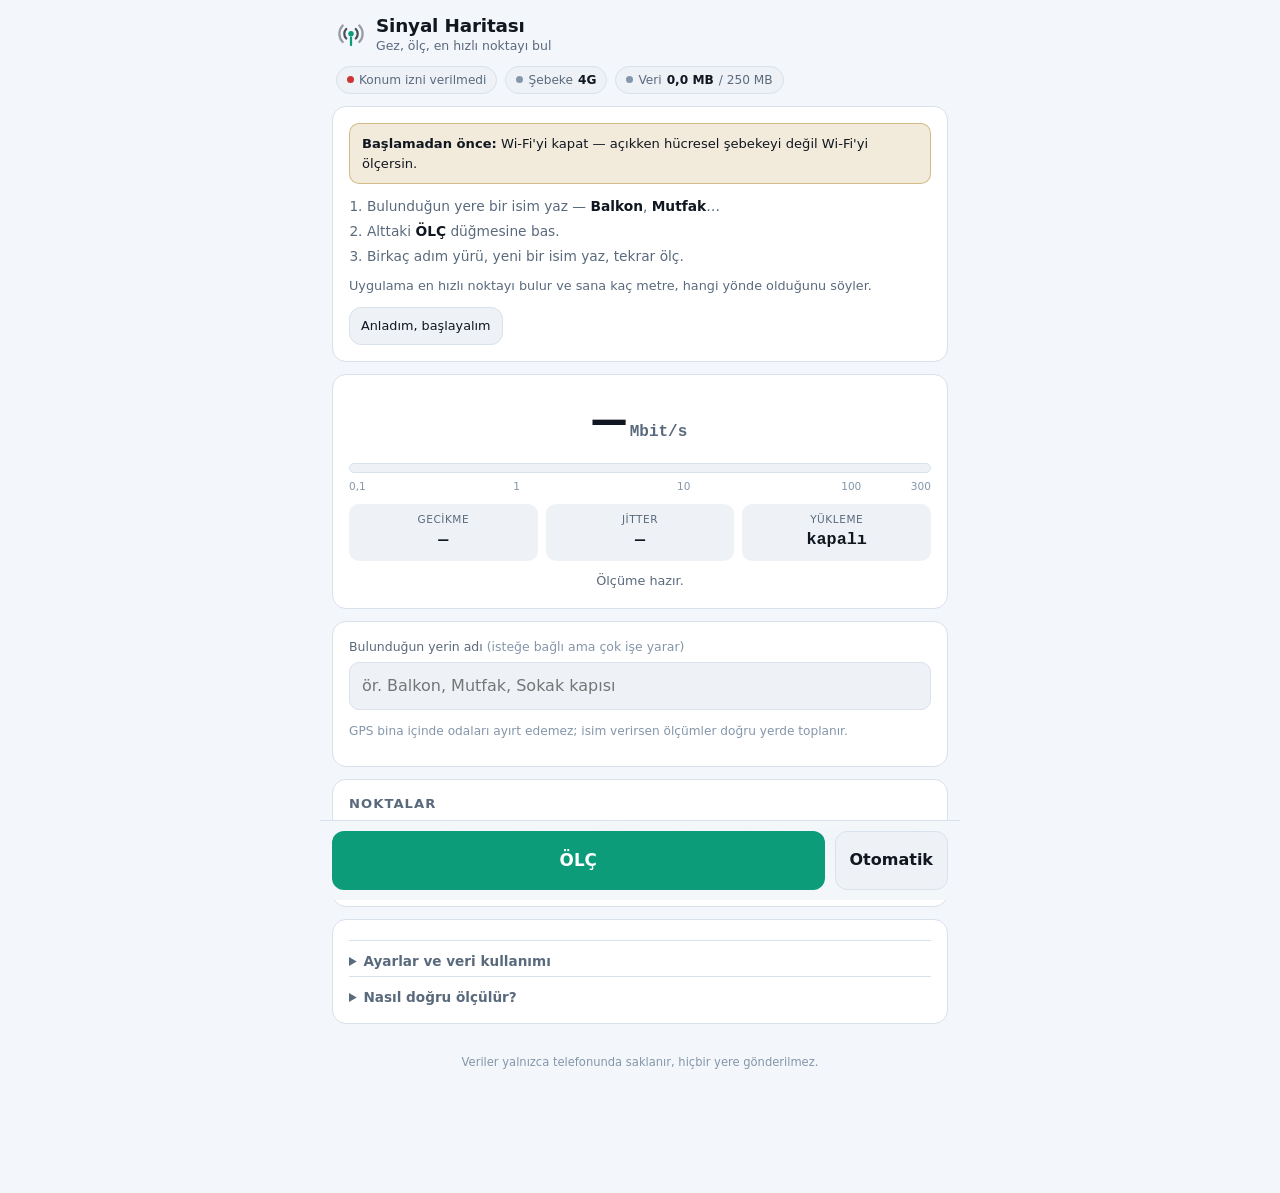
==== commit d59e8073: "İlk açılış yönergesi ve yeni mimariye göre güncellenmiş README - Uygulama ilk açıldığında Wi-Fi uyar" ====
--- a/sinyal-haritasi/index.html
+++ b/sinyal-haritasi/index.html
@@ -135,6 +135,10 @@
 .field label{display:block;font-size:.78rem;color:var(--muted);margin-bottom:5px}
 .hint{font-size:.76rem;color:var(--faint);margin-top:4px}
 .note{font-size:.8rem;color:var(--muted)}
+.steps{margin:12px 0 0;padding-left:1.3em;font-size:.86rem;color:var(--muted)}
+.steps li{margin:4px 0}
+.steps b,.steps i{color:var(--text)}
+.steps i{font-style:normal;font-weight:600}
 .note b{color:var(--text)}
 .warnbox{background:color-mix(in srgb,var(--warn) 14%,transparent);border:1px solid color-mix(in srgb,var(--warn) 40%,transparent);border-radius:10px;padding:10px 12px;font-size:.82rem}
 footer{text-align:center;font-size:.72rem;color:var(--faint);padding:18px 8px}
@@ -168,9 +172,12 @@
 <section id="intro" hidden>
   <div class="warnbox"><b>Başlamadan önce:</b> Wi-Fi'yi kapat — açıkken hücresel şebekeyi değil
     Wi-Fi'yi ölçersin.</div>
-  <p class="note" style="margin:12px 0 0">
-    <b>1.</b> Bulunduğun yere bir isim yaz (Balkon, Mutfak…) &nbsp;<b>2.</b> <b>ÖLÇ</b>'e bas
-    &nbsp;<b>3.</b> Birkaç adım yürü, yeni isim yaz, tekrar ölç.<br>
+  <ol class="steps">
+    <li>Bulunduğun yere bir isim yaz — <i>Balkon</i>, <i>Mutfak</i>…</li>
+    <li>Alttaki <b>ÖLÇ</b> düğmesine bas.</li>
+    <li>Birkaç adım yürü, yeni bir isim yaz, tekrar ölç.</li>
+  </ol>
+  <p class="note" style="margin:10px 0 0">
     Uygulama en hızlı noktayı bulur ve sana kaç metre, hangi yönde olduğunu söyler.
   </p>
   <button class="btn sm" id="introOk" style="margin-top:12px">Anladım, başlayalım</button>
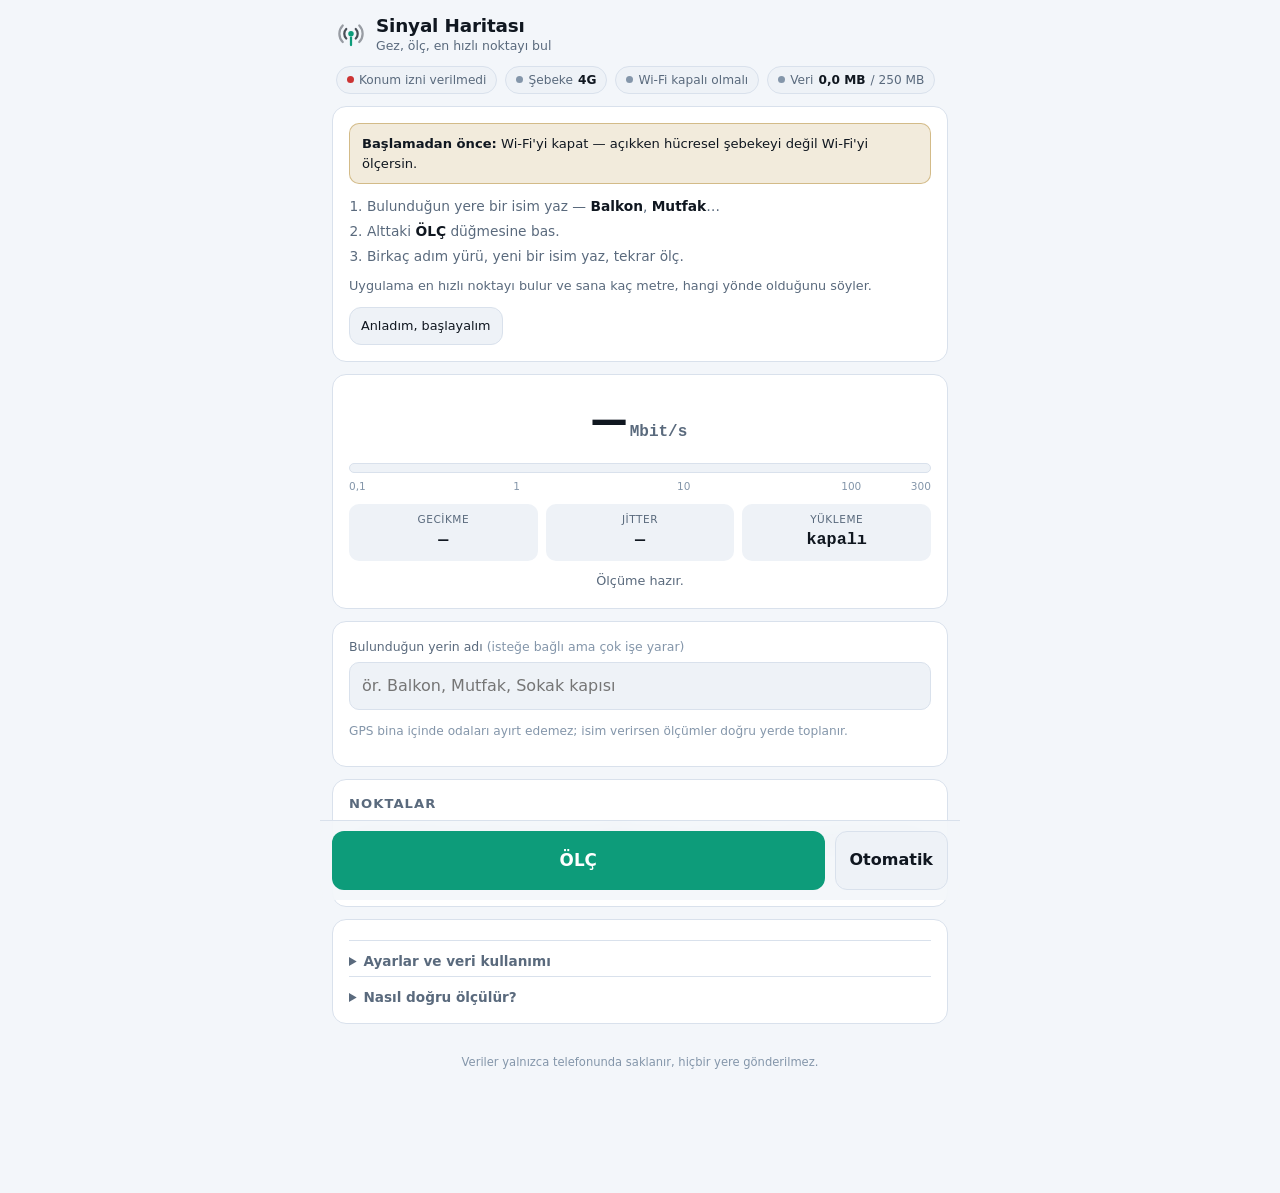
==== commit 42432198: "Denetimde çıkan gerçek hataları düzelt Çok ajanlı kod denetiminin doğrulanmış bulguları:  KRİTİK - H" ====
--- a/sinyal-haritasi/index.html
+++ b/sinyal-haritasi/index.html
@@ -10,6 +10,7 @@
 <meta name="apple-mobile-web-app-status-bar-style" content="black-translucent">
 <link rel="manifest" href="manifest.webmanifest">
 <link rel="icon" href="icon.svg" type="image/svg+xml">
+<link rel="apple-touch-icon" href="icon-180.png">
 <title>Sinyal Haritası — En iyi hız noktasını bul</title>
 <style>
 /* ---------------------------------------------------------------- tokens */
@@ -337,6 +338,8 @@
 
 const DOWN_TIMEOUT = 12000;   // ms — çok yavaş şebekede kısmi veriyle hesaplarız
 const UP_TIMEOUT   = 12000;
+const PING_TIMEOUT = 5000;    // ölü bölgede arayüz kilitlenmesin
+const IS_FILE = location.protocol === "file:";
 const TARGET_SEC   = 2.5;     // indirmenin hedef süresi; boyut buna göre uyarlanır
 const MIN_BYTES    = 128 * 1024;
 const MAX_BYTES    = 8 * 1024 * 1024;   // veri israfına karşı üst sınır
@@ -463,9 +466,14 @@
   for (let i = 0; i < n; i++) {
     const t0 = performance.now();
     try {
-      const res = src.kind === "local"
-        ? await fetch(PING_FILE, { cache: "no-store" })
-        : await fetch(`${src.base}/__down?bytes=0&r=${rnd()}`, { cache: "no-store" });
+      const ctrl = new AbortController();
+      const timer = setTimeout(() => ctrl.abort(), PING_TIMEOUT);
+      let res;
+      try {
+        res = src.kind === "local"
+          ? await fetch(PING_FILE, { cache: "no-store", signal: ctrl.signal })
+          : await fetch(`${src.base}/__down?bytes=0&r=${rnd()}`, { cache: "no-store", signal: ctrl.signal });
+      } finally { clearTimeout(timer); }
       const dt = performance.now() - t0;       // başlıklar geldi: gidiş-dönüş süresi bu
       if (!res.ok) throw new Error("HTTP " + res.status);
       try { if (res.body) await res.body.cancel(); } catch (e) { /* gövdeyi indirme */ }
@@ -518,12 +526,19 @@
     state.bytesUsed += total;
   }
 
-  // İlk parçayı dışlamak TTFB'yi hesaptan çıkarır; yeterli veri yoksa tümünü kullan.
-  const useAfter = afterFirst > 64 * 1024 && tLast - tFirst > 300;
-  const b  = useAfter ? afterFirst : total;
-  const ms = useAfter ? tLast - tFirst : tLast - t0;
-  if (b < 16 * 1024 || ms < 150) throw new Error("Ölçüm alınamadı (bağlantı çok zayıf)");
-  return { mbps: b * 8 / (ms / 1000) / 1e6, bytes: total, ms, partial };
+  // Hız = baytlar / o baytların aktığı süre. İlk parçayı dışlamak TTFB'yi
+  // hesaptan çıkarır; o kadar veri yoksa en azından pencereyi TTFB'siz tut.
+  const window = tLast - tFirst;
+  let b, ms;
+  if (tFirst && window >= 200 && afterFirst >= 64 * 1024) { b = afterFirst; ms = window; }
+  else if (tFirst && window >= 200)                       { b = total;      ms = window; }
+  else                                                    { b = total;      ms = tLast - t0; }
+  if (b < 16 * 1024) throw new Error("Ölçüm alınamadı (bağlantı çok zayıf)");
+  ms = Math.max(ms, 1);
+  // Çok kısa süren transfer güvenilir değildir: çağıran daha büyük parçayla
+  // tekrar dener. Eskiden burada hata atılırdı; hızlı şebekede her ölçüm
+  // "kapsama dışı" görünüyordu.
+  return { mbps: b * 8 / (ms / 1000) / 1e6, bytes: total, ms, partial, tooShort: ms < 150 };
 }
 
 /** Yükleme hızı. Transfer çok kısa sürerse ölçüm anlamsızdır; bir kez büyüterek tekrar dener. */
@@ -535,11 +550,13 @@
     const timer = setTimeout(() => ctrl.abort(), UP_TIMEOUT);
     const t0 = performance.now();
     try {
-      await fetch(`${src.base}/__up?r=${rnd()}`, {
+      const res = await fetch(`${src.base}/__up?r=${rnd()}`, {
         method: "POST", body: new Blob([new Uint8Array(bytes)]), cache: "no-store", signal: ctrl.signal,
       });
       const ms = performance.now() - t0;
       state.bytesUsed += bytes;
+      // Sunucu POST'u reddettiyse ölçülen süre hız değil, hata süresidir.
+      if (!res.ok) return null;
       if (ms >= 250 || attempt === 1) return ms > 40 ? bytes * 8 / (ms / 1000) / 1e6 : null;
       bytes *= 6;                       // çok hızlı bitti: daha büyük yükle, ölçüm anlamlı olsun
     } catch (e) {
@@ -552,7 +569,7 @@
 
 /** Bir ölçüm turu: ping → indirme → (isteğe bağlı) yükleme → kaydet. */
 async function runMeasurement() {
-  if (state.busy) return;
+  if (state.busy || IS_FILE) return;   // file:// üzerinde sahte 0 Mbit/s kaydı üretme
   const budget = state.settings.budget * 1024 * 1024;
   if (budget && state.bytesUsed >= budget) {
     stopAuto();
@@ -575,10 +592,21 @@
     $("#livePing").textContent = rec.ping + " ms";
     $("#liveJit").textContent  = rec.jitter + " ms";
 
-    setPhase(`İndiriliyor… (${fmtMB(state.nextBytes)})`);
-    const dl = await downloadTest(state.nextBytes, m => setLive({ speed: m }));
+    // Bütçeyi aşmamak için istenen boyutu kalan bütçeyle sınırla.
+    const left = budget ? budget - state.bytesUsed : Infinity;
+    let want = clamp(Math.min(state.nextBytes, left), MIN_BYTES, MAX_BYTES);
+
+    setPhase(`İndiriliyor… (${fmtMB(want)})`);
+    let dl = await downloadTest(want, m => setLive({ speed: m }));
+    // Transfer çok kısa sürdüyse sonuç gürültülüdür: bir kez büyütüp tekrar dene.
+    if (dl.tooShort && want < MAX_BYTES && left > want * 2) {
+      want = clamp(want * 8, MIN_BYTES, Math.min(MAX_BYTES, left));
+      setPhase(`Bağlantı hızlı — daha büyük parçayla ölçülüyor… (${fmtMB(want)})`);
+      dl = await downloadTest(want, m => setLive({ speed: m }));
+    }
     rec.mbps = dl.mbps;
     rec.partial = dl.partial || false;
+    if (dl.tooShort) rec.short = true;
 
     // Sonraki tur için boyutu ~TARGET_SEC'lik transfere ayarla (veri israfını önler).
     state.nextBytes = Math.round(clamp(dl.mbps * 1e6 / 8 * TARGET_SEC, MIN_BYTES, MAX_BYTES));
@@ -748,6 +776,8 @@
     bits.push(`<span class="chip"><i class="dot"></i>Şebeke <b>${c.effectiveType.toUpperCase()}</b></span>`);
   if (c && c.type === "wifi")   // Wi-Fi açıkken ölçülen şey hücresel değildir
     bits.push(`<span class="chip"><i class="dot warn"></i><b>Wi-Fi açık</b> — hücresel için kapat</span>`);
+  else if (!c || !c.type)       // iOS bağlantı türünü hiç vermez: hatırlatmakla yetin
+    bits.push(`<span class="chip"><i class="dot"></i>Wi-Fi kapalı olmalı</span>`);
   const budget = state.settings.budget;
   const over = budget && state.bytesUsed >= budget * 1024 ** 2;
   bits.push(`<span class="chip"><i class="dot ${over ? "bad" : ""}"></i>Veri <b>${fmtMB(state.bytesUsed)}</b>${budget ? " / " + budget + " MB" : ""}</span>`);
@@ -959,8 +989,18 @@
   bindSettings();
   startGeo();
   initCompass();
+  // Tarayıcının kendi hız tahmini varsa ilk parçayı ona göre seç: hızlı hatta
+  // baştan yeterince büyük ister, yavaş hatta küçük kalır.
+  const conn = navigator.connection;
+  if (conn && conn.downlink > 0)
+    state.nextBytes = Math.round(clamp(conn.downlink * 1e6 / 8 * TARGET_SEC, MIN_BYTES, MAX_BYTES));
+
   setLive({ up: null });
-  $("#intro").hidden = !!localStorage.getItem(STORE + ":intro") || state.points.length > 0;
+  // Depolama engelliyse (iOS "Tüm çerezleri engelle") erişim istisna atar;
+  // korumasız bırakılırsa init() burada durur ve uygulama tümden ölür.
+  let introSeen = false;
+  try { introSeen = !!localStorage.getItem(STORE + ":intro"); } catch (e) {}
+  $("#intro").hidden = introSeen || state.points.length > 0;
   $("#introOk").onclick = () => {
     $("#intro").hidden = true;
     try { localStorage.setItem(STORE + ":intro", "1"); } catch (e) {}
@@ -980,13 +1020,11 @@
     try {
       const t0 = performance.now();
       const src = source();
-      const r = await fetch(...downRequest(src, 100000, undefined));
-      if (!r.ok) throw new Error("HTTP " + r.status);
-      const buf = await r.arrayBuffer();
-      state.bytesUsed += buf.byteLength; save(); renderStatus();
-      if (src.kind === "local") state.rangeOk = r.status === 206;
-      const ranged = src.kind === "local" ? (r.status === 206 ? " · Range destekli" : " · Range yok, akış erken kesilerek ölçülür") : "";
-      setPhase(`Kaynak çalışıyor — ${fmtMB(buf.byteLength)} veri ${Math.round(performance.now() - t0)} ms'de geldi${ranged}.`, "ok");
+      const d = await downloadTest(128 * 1024);   // akışlı + zaman aşımlı + bütçeye yazılır
+      save(); renderStatus();
+      const ranged = src.kind === "local"
+        ? (state.rangeOk ? " · Range destekli" : " · Range yok, akış erken kesilerek ölçülür") : "";
+      setPhase(`Kaynak çalışıyor — ${fmtMB(d.bytes)} veri ${Math.round(performance.now() - t0)} ms'de geldi${ranged}.`, "ok");
     } catch (e) {
       setPhase("Kaynağa ulaşılamadı (" + errText(e) + "). Ağını ya da adresi kontrol et.", "bad");
     }
@@ -1008,11 +1046,15 @@
   window.addEventListener("resize", () => renderMap(buildSpots()));
   if (navigator.connection) navigator.connection.addEventListener?.("change", renderStatus);
 
-  if (location.protocol === "https:" && "serviceWorker" in navigator)
+  // isSecureContext hem https'i hem de localhost'u kapsar (protokol kontrolü localhost'u kaçırıyordu).
+  if (window.isSecureContext && "serviceWorker" in navigator)
     navigator.serviceWorker.register("sw.js").catch(() => {});
 
-  if (location.protocol === "file:")
-    setPhase("Uyarı: dosyadan açıldı — konum ve ölçüm engellenebilir, https adresten aç.", "warn");
+  if (IS_FILE) {                 // dosyadan açıldığında ölçüm kaynağı yoktur
+    $("#measure").disabled = true;
+    $("#autoBtn").disabled = true;
+    setPhase("Dosyadan açıldı — ölçüm yapılamaz. Uygulamayı https adresinden aç.", "bad");
+  }
 }
 init();
 </script>
